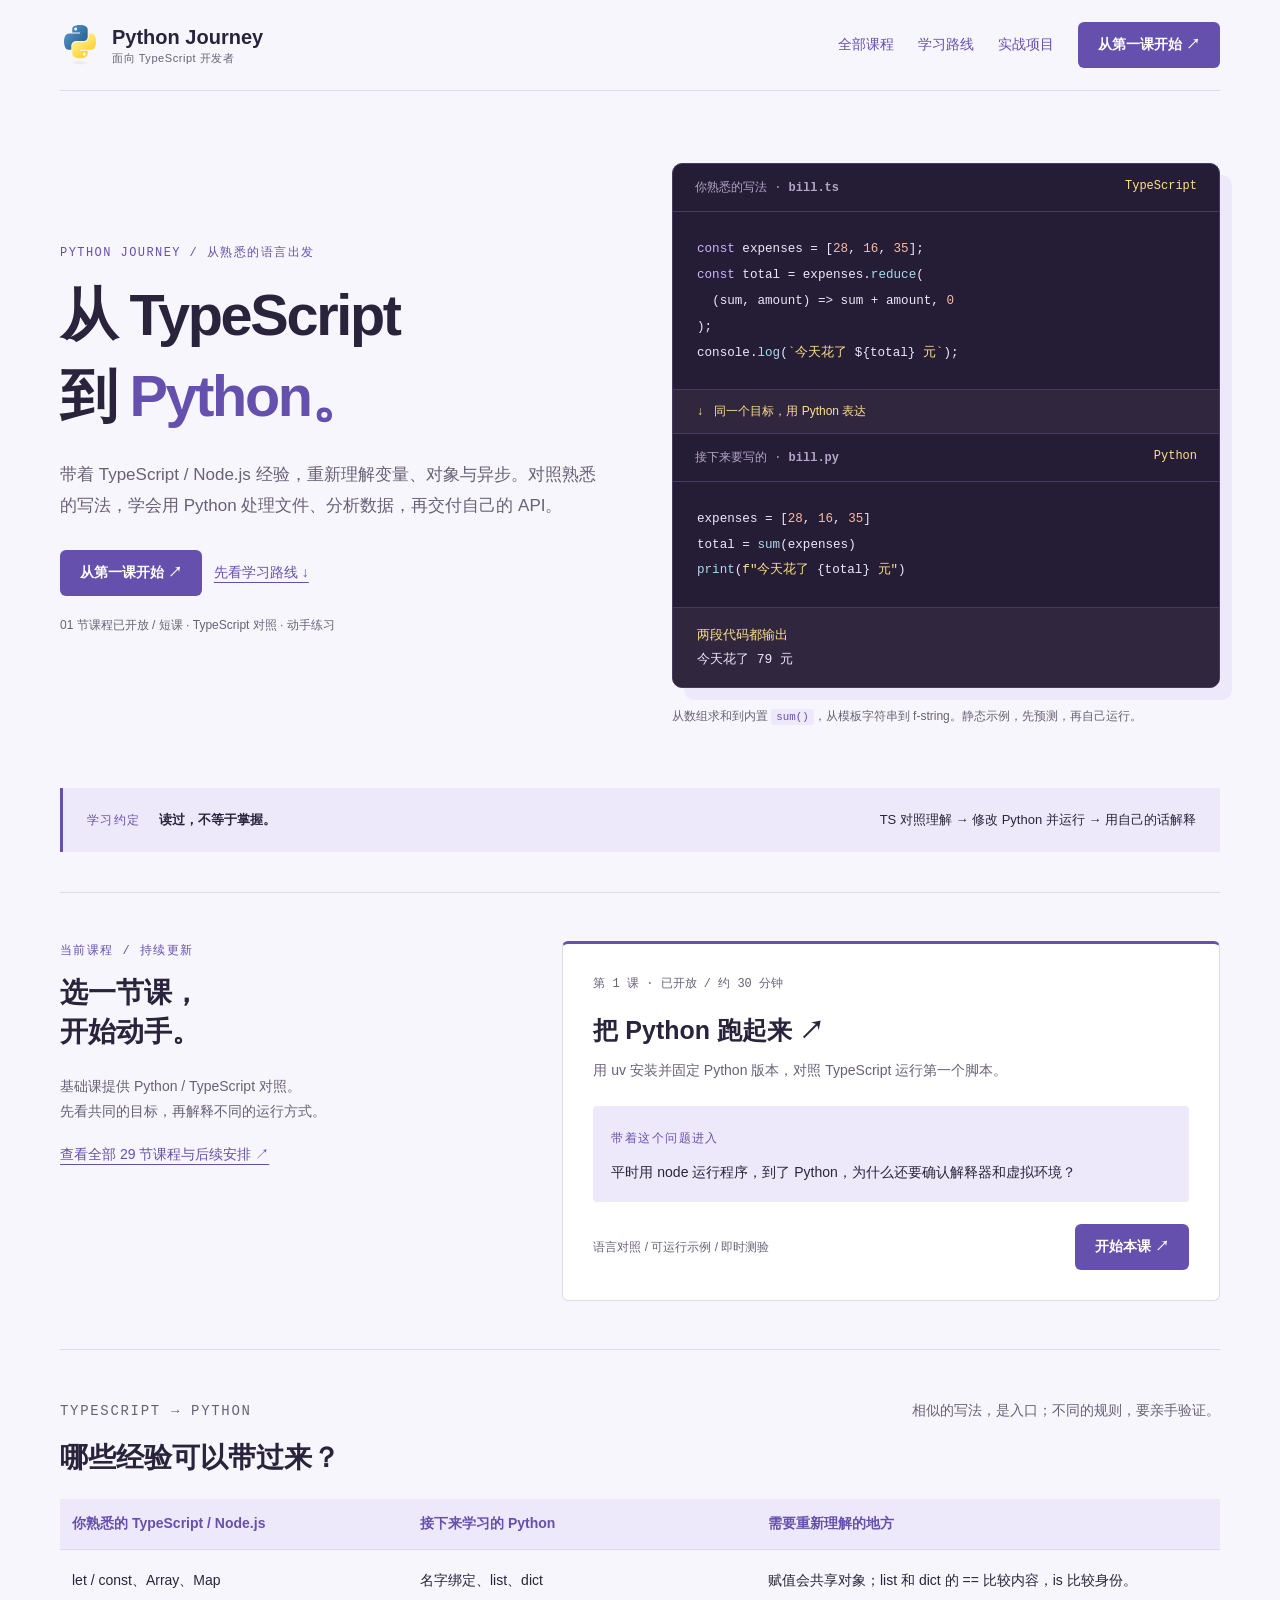
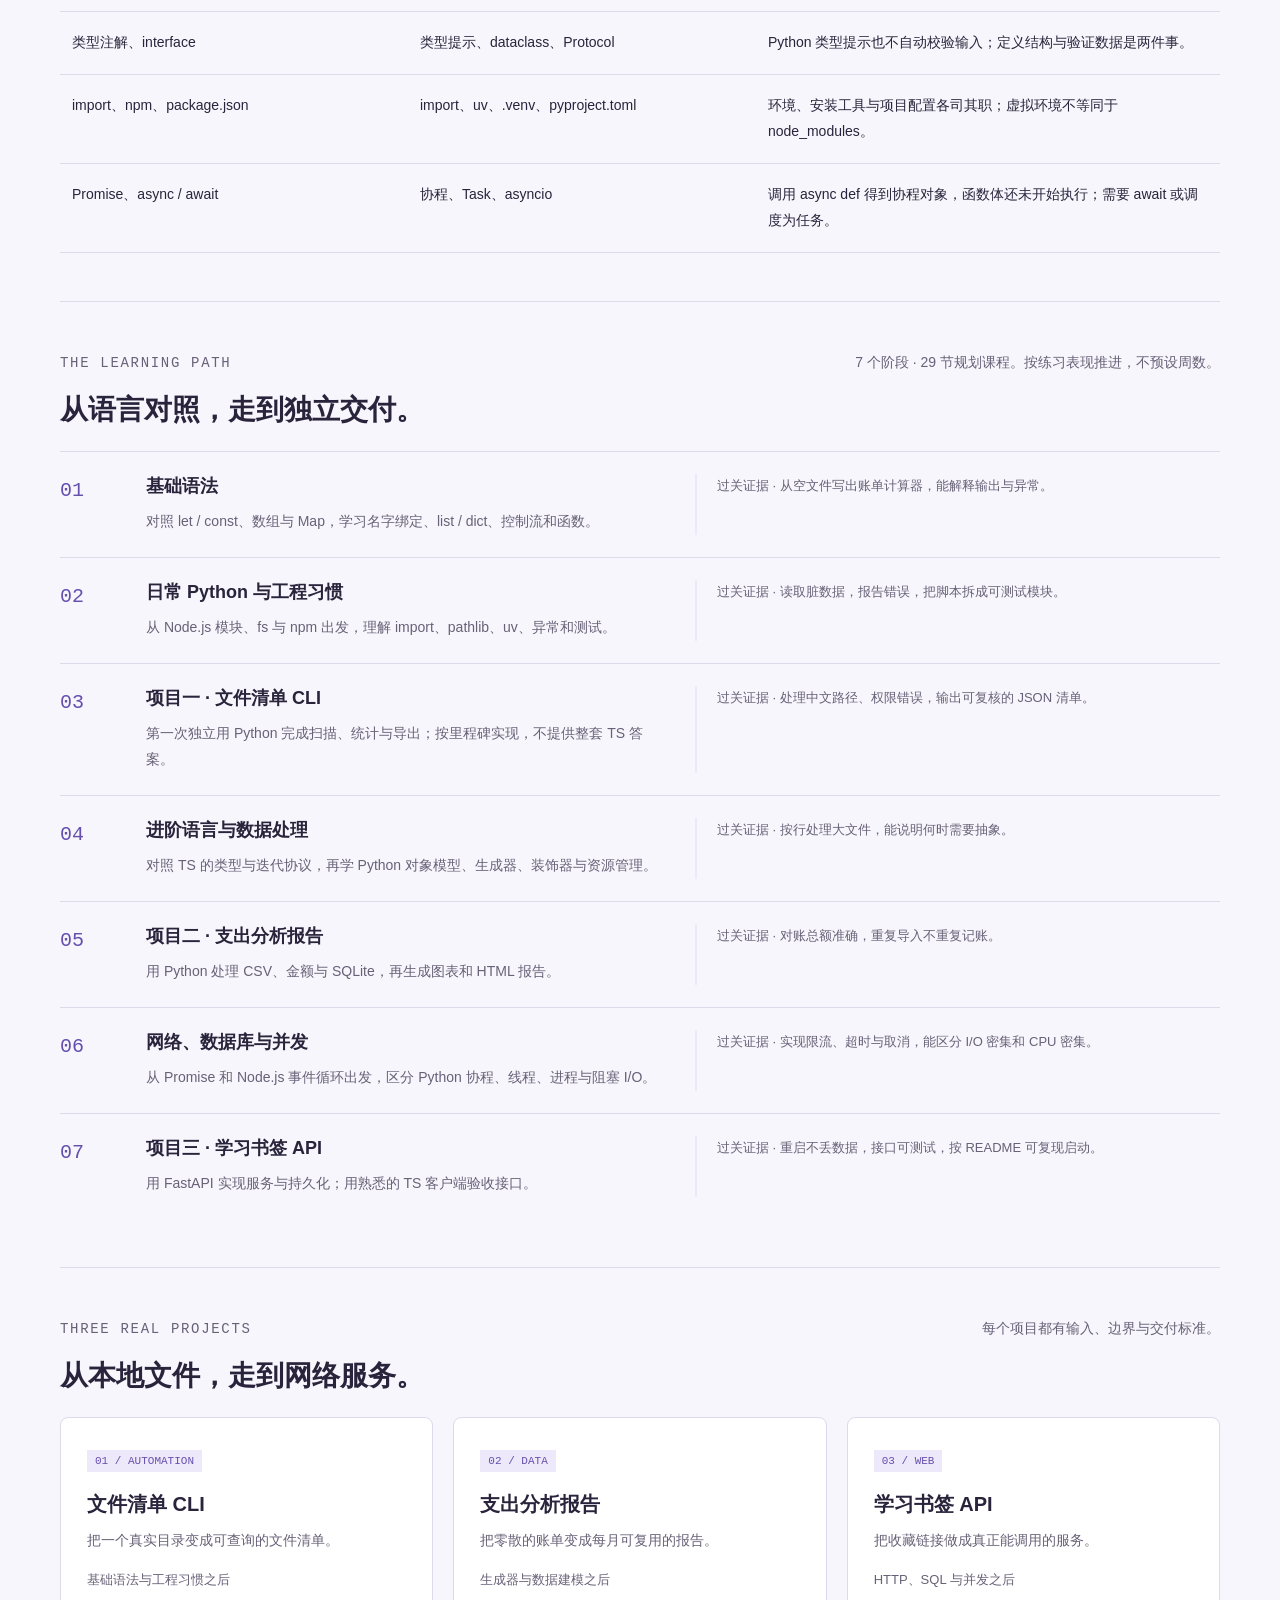
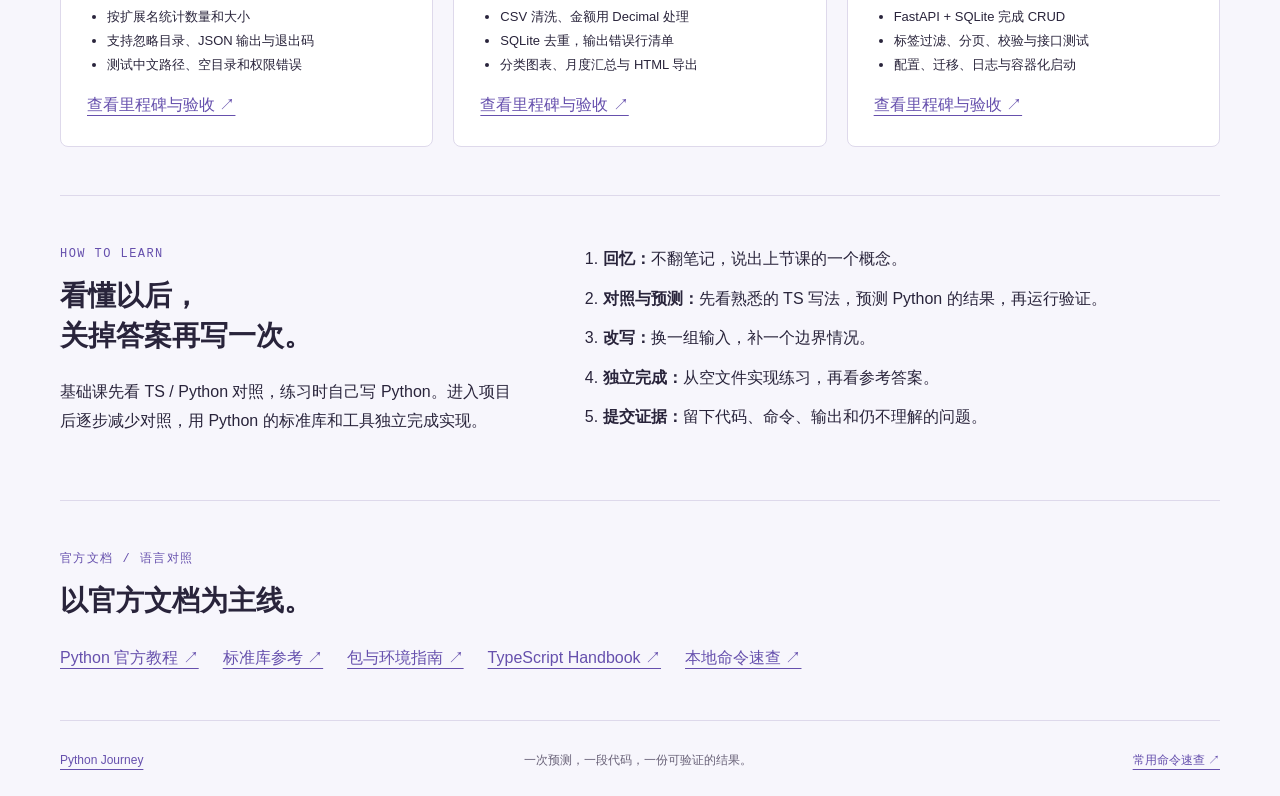
==== index.html @ 2f71af97 "feat: initialize Python learning workspace" ====
<!doctype html>
<html lang="zh-CN">
  <head>
    <meta charset="utf-8" />
    <meta name="viewport" content="width=device-width,initial-scale=1" />
    <meta
      name="description"
      content="面向 TypeScript / Node.js 开发者的 Python 学习旅程：对照语言差异，从基础语法走向自动化、数据分析与 Web API。"
    />
    <title>Python Journey · 从 TypeScript 到 Python</title>
    <link rel="icon" type="image/svg+xml" href="assets/python-logo.svg" />
    <link rel="stylesheet" href="assets/python-theme.css" />
    <script defer src="assets/courses.js"></script>
    <script defer src="assets/course-ui.js"></script>
    <script defer src="assets/vendor/highlight.min.js"></script>
    <script defer src="assets/highlight-init.js"></script>
  </head>
  <body>
    <a class="skip-link" href="#content">跳到正文</a>
    <header class="site-header wrap">
      <nav aria-label="主导航">
        <a class="brand" href="index.html" data-home
          ><img
            src="assets/python-logo.svg"
            width="40"
            height="40"
            alt=""
          /><span>Python Journey<small>面向 TypeScript 开发者</small></span></a
        >
        <div class="nav-links">
          <a href="courses.html" data-directory>全部课程</a
          ><a href="index.html#path-title">学习路线</a
          ><a href="index.html#projects">实战项目</a
          ><a
            class="nav-start"
            href="lessons/0001-build-and-run.html"
            data-resume
            >从第一课开始 ↗</a
          >
        </div>
      </nav>
    </header>
    <main id="content" class="wrap">
      <section class="hero" aria-labelledby="hero-title">
        <div class="hero-copy">
          <p class="eyebrow">PYTHON JOURNEY / 从熟悉的语言出发</p>
          <h1 id="hero-title">从 TypeScript<br />到 <span>Python。</span></h1>
          <p class="intro">
            带着 TypeScript / Node.js
            经验，重新理解变量、对象与异步。对照熟悉的写法，学会用 Python
            处理文件、分析数据，再交付自己的 API。
          </p>
          <div class="actions">
            <a class="button" href="lessons/0001-build-and-run.html" data-resume
              >从第一课开始 ↗</a
            ><a class="text-link" href="#path-title">先看学习路线 ↓</a>
          </div>
          <p class="hero-note">
            <span data-open-count>01</span> 节课程已开放
            <span aria-hidden="true">/</span> 短课 · TypeScript 对照 · 动手练习
          </p>
        </div>
        <figure
          class="code-study"
          aria-label="TypeScript 与 Python 账单统计对照"
        >
          <div class="notebook">
            <div class="notebook-header">
              <span>你熟悉的写法 · <strong>bill.ts</strong></span
              ><span>TypeScript</span>
            </div>
            <pre><code class="language-typescript">const expenses = [28, 16, 35];
const total = expenses.reduce(
  (sum, amount) =&gt; sum + amount, 0
);
console.log(`今天花了 ${total} 元`);</code></pre>
            <div class="code-transition">
              <span aria-hidden="true">↓</span> 同一个目标，用 Python 表达
            </div>
            <div class="notebook-header">
              <span>接下来要写的 · <strong>bill.py</strong></span
              ><span>Python</span>
            </div>
            <pre><code class="language-python">expenses = [28, 16, 35]
total = sum(expenses)
print(f"今天花了 {total} 元")</code></pre>
            <div class="output">
              <span>两段代码都输出</span><br />今天花了 79 元
            </div>
          </div>
          <figcaption>
            从数组求和到内置 <code>sum()</code>，从模板字符串到
            f-string。静态示例，先预测，再自己运行。
          </figcaption>
        </figure>
      </section>
      <div class="learning-principle">
        <p>
          <span class="eyebrow">学习约定</span
          ><strong>读过，不等于掌握。</strong>
        </p>
        <p>TS 对照理解 → 修改 Python 并运行 → 用自己的话解释</p>
      </div>
      <section class="section course-section" aria-labelledby="course-list">
        <div class="section-intro">
          <p class="eyebrow">当前课程 / 持续更新</p>
          <h2 id="course-list">选一节课，<br />开始动手。</h2>
          <p>
            基础课提供 Python / TypeScript 对照。<br />先看共同的目标，再解释不同的运行方式。
          </p>
          <a href="courses.html">查看全部 29 节课程与后续安排 ↗</a>
        </div>
        <article class="lesson-feature" data-latest-lesson>
          <div class="lesson-meta">第 1 课 · 已开放 / 约 30 分钟</div>
          <h3>
            <a href="lessons/0001-build-and-run.html">把 Python 跑起来 ↗</a>
          </h3>
          <p>
            对照 TypeScript 与 Python 的执行方式，用 uv 安装并固定 Python
            版本，运行并修改第一个脚本。
          </p>
          <div class="lesson-question">
            <span class="eyebrow">带着这个问题进入</span>
            <p>
              平时用 node 运行程序，到了
              Python，为什么还要确认解释器和虚拟环境？
            </p>
          </div>
          <div class="lesson-bottom">
            <span>语言对照 / 可运行示例 / 即时测验</span
            ><a class="button" href="lessons/0001-build-and-run.html"
              >开始本课 ↗</a
            >
          </div>
        </article>
      </section>
      <section
        class="section migration-section"
        aria-labelledby="migration-title"
      >
        <div class="section-head">
          <div>
            <p class="eyebrow">TYPESCRIPT → PYTHON</p>
            <h2 id="migration-title">哪些经验可以带过来？</h2>
          </div>
          <p>相似的写法，是入口；不同的规则，要亲手验证。</p>
        </div>
        <div class="table-scroll">
          <table class="migration-table">
            <thead>
              <tr>
                <th scope="col">你熟悉的 TypeScript / Node.js</th>
                <th scope="col">接下来学习的 Python</th>
                <th scope="col">需要重新理解的地方</th>
              </tr>
            </thead>
            <tbody>
              <tr>
                <td>let / const、Array、Map</td>
                <td>名字绑定、list、dict</td>
                <td>
                  赋值会共享对象；list 和 dict 的 == 比较内容，is 比较身份。
                </td>
              </tr>
              <tr>
                <td>类型注解、interface</td>
                <td>类型提示、dataclass、Protocol</td>
                <td>
                  Python 类型提示也不自动校验输入；定义结构与验证数据是两件事。
                </td>
              </tr>
              <tr>
                <td>import、npm、package.json</td>
                <td>import、uv、.venv、pyproject.toml</td>
                <td>
                  环境、安装工具与项目配置各司其职；虚拟环境不等同于
                  node_modules。
                </td>
              </tr>
              <tr>
                <td>Promise、async / await</td>
                <td>协程、Task、asyncio</td>
                <td>
                  调用 async def 得到协程对象，函数体还未开始执行；需要 await
                  或调度为任务。
                </td>
              </tr>
            </tbody>
          </table>
        </div>
      </section>
      <section class="section" aria-labelledby="path-title">
        <div class="section-head">
          <div>
            <p class="eyebrow">THE LEARNING PATH</p>
            <h2 id="path-title">从语言对照，走到独立交付。</h2>
          </div>
          <p>7 个阶段 · 29 节规划课程。按练习表现推进，不预设周数。</p>
        </div>
        <ol class="path">
          <li>
            <span class="number">01</span>
            <div>
              <h3>基础语法</h3>
              <p>
                对照 let / const、数组与 Map，学习名字绑定、list /
                dict、控制流和函数。
              </p>
            </div>
            <p class="evidence">
              过关证据 · 从空文件写出账单计算器，能解释输出与异常。
            </p>
          </li>
          <li>
            <span class="number">02</span>
            <div>
              <h3>日常 Python 与工程习惯</h3>
              <p>
                从 Node.js 模块、fs 与 npm 出发，理解
                import、pathlib、uv、异常和测试。
              </p>
            </div>
            <p class="evidence">
              过关证据 · 读取脏数据，报告错误，把脚本拆成可测试模块。
            </p>
          </li>
          <li>
            <span class="number">03</span>
            <div>
              <h3>项目一 · 文件清单 CLI</h3>
              <p>
                第一次独立用 Python
                完成扫描、统计与导出；按里程碑实现，不提供整套 TS 答案。
              </p>
            </div>
            <p class="evidence">
              过关证据 · 处理中文路径、权限错误，输出可复核的 JSON 清单。
            </p>
          </li>
          <li>
            <span class="number">04</span>
            <div>
              <h3>进阶语言与数据处理</h3>
              <p>
                对照 TS 的类型与迭代协议，再学 Python
                对象模型、生成器、装饰器与资源管理。
              </p>
            </div>
            <p class="evidence">
              过关证据 · 按行处理大文件，能说明何时需要抽象。
            </p>
          </li>
          <li>
            <span class="number">05</span>
            <div>
              <h3>项目二 · 支出分析报告</h3>
              <p>用 Python 处理 CSV、金额与 SQLite，再生成图表和 HTML 报告。</p>
            </div>
            <p class="evidence">
              过关证据 · 对账总额准确，重复导入不重复记账。
            </p>
          </li>
          <li>
            <span class="number">06</span>
            <div>
              <h3>网络、数据库与并发</h3>
              <p>
                从 Promise 和 Node.js 事件循环出发，区分 Python
                协程、线程、进程与阻塞 I/O。
              </p>
            </div>
            <p class="evidence">
              过关证据 · 实现限流、超时与取消，能区分 I/O 密集和 CPU 密集。
            </p>
          </li>
          <li>
            <span class="number">07</span>
            <div>
              <h3>项目三 · 学习书签 API</h3>
              <p>用 FastAPI 实现服务与持久化；用熟悉的 TS 客户端验收接口。</p>
            </div>
            <p class="evidence">
              过关证据 · 重启不丢数据，接口可测试，按 README 可复现启动。
            </p>
          </li>
        </ol>
      </section>
      <section class="section" id="projects">
        <div class="section-head">
          <div>
            <p class="eyebrow">THREE REAL PROJECTS</p>
            <h2>从本地文件，走到网络服务。</h2>
          </div>
          <p>每个项目都有输入、边界与交付标准。</p>
        </div>
        <div class="project-grid">
          <article class="project">
            <span class="tag">01 / AUTOMATION</span>
            <h3>文件清单 CLI</h3>
            <p>把一个真实目录变成可查询的文件清单。</p>
            <p class="note">基础语法与工程习惯之后</p>
            <ul>
              <li>按扩展名统计数量和大小</li>
              <li>支持忽略目录、JSON 输出与退出码</li>
              <li>测试中文路径、空目录和权限错误</li>
            </ul>
            <a href="projects/index.html#project-1">查看里程碑与验收 ↗</a>
          </article>
          <article class="project">
            <span class="tag">02 / DATA</span>
            <h3>支出分析报告</h3>
            <p>把零散的账单变成每月可复用的报告。</p>
            <p class="note">生成器与数据建模之后</p>
            <ul>
              <li>CSV 清洗、金额用 Decimal 处理</li>
              <li>SQLite 去重，输出错误行清单</li>
              <li>分类图表、月度汇总与 HTML 导出</li>
            </ul>
            <a href="projects/index.html#project-2">查看里程碑与验收 ↗</a>
          </article>
          <article class="project">
            <span class="tag">03 / WEB</span>
            <h3>学习书签 API</h3>
            <p>把收藏链接做成真正能调用的服务。</p>
            <p class="note">HTTP、SQL 与并发之后</p>
            <ul>
              <li>FastAPI + SQLite 完成 CRUD</li>
              <li>标签过滤、分页、校验与接口测试</li>
              <li>配置、迁移、日志与容器化启动</li>
            </ul>
            <a href="projects/index.html#project-3">查看里程碑与验收 ↗</a>
          </article>
        </div>
      </section>
      <section class="section method">
        <div>
          <p class="eyebrow">HOW TO LEARN</p>
          <h2>看懂以后，<br />关掉答案再写一次。</h2>
          <p>
            基础课先看 TS / Python 对照，练习时自己写
            Python。进入项目后逐步减少对照，用 Python
            的标准库和工具独立完成实现。
          </p>
        </div>
        <ol>
          <li><strong>回忆：</strong>不翻笔记，说出上节课的一个概念。</li>
          <li>
            <strong>对照与预测：</strong>先看熟悉的 TS 写法，预测 Python
            的结果，再运行验证。
          </li>
          <li><strong>改写：</strong>换一组输入，补一个边界情况。</li>
          <li><strong>独立完成：</strong>从空文件实现练习，再看参考答案。</li>
          <li>
            <strong>提交证据：</strong>留下代码、命令、输出和仍不理解的问题。
          </li>
        </ol>
      </section>
      <section class="section" id="resources-title">
        <p class="eyebrow">官方文档 / 语言对照</p>
        <h2>以官方文档为主线。</h2>
        <div class="resources">
          <a href="https://docs.python.org/zh-cn/3/tutorial/"
            >Python 官方教程 ↗</a
          ><a href="https://docs.python.org/zh-cn/3/library/">标准库参考 ↗</a
          ><a
            href="https://packaging.python.org/en/latest/tutorials/installing-packages/"
            >包与环境指南 ↗</a
          ><a href="https://www.typescriptlang.org/docs/handbook/intro.html"
            >TypeScript Handbook ↗</a
          ><a href="reference/index.html">本地命令速查 ↗</a>
        </div>
      </section>
    </main>
    <footer class="site-footer wrap">
      <a href="index.html">Python Journey</a>
      <p>一次预测，一段代码，一份可验证的结果。</p>
      <a href="reference/index.html">常用命令速查 ↗</a>
    </footer>
  </body>
</html>
---- assets/python-theme.css ----
:root {
  color-scheme: light;
  --paper: #f7f6fc;
  --surface: #fff;
  --ink: #29243b;
  --muted: #686177;
  --line: #ded9eb;
  --accent: #6650ad;
  --accent-soft: #eee9fa;
  --yellow: #ffe08a;
  --code-bg: #241d35;
  --code-ink: #eee8fa;
  --code-muted: #b2a5c9;
  --code-line: #483b60;
  --mono: "Cascadia Code", Consolas, monospace;
  font-family: "Segoe UI Variable", "Segoe UI", "Microsoft YaHei", sans-serif;
}
@media (prefers-color-scheme: dark) {
  :root {
    color-scheme: dark;
    --paper: #191622;
    --surface: #211d2d;
    --ink: #eee9f7;
    --muted: #b7adc8;
    --line: #41394f;
    --accent: #c4afff;
    --accent-soft: #332944;
  }
}
* {
  box-sizing: border-box;
}
html {
  scroll-behavior: smooth;
  scroll-padding-top: 28px;
}
body {
  margin: 0;
  background: var(--paper);
  color: var(--ink);
  font-size: 16px;
  line-height: 1.85;
}
a {
  color: var(--accent);
  text-underline-offset: 5px;
}
a:hover {
  text-decoration-thickness: 2px;
}
p {
  margin: 0 0 1em;
}
h1,
h2,
h3 {
  line-height: 1.4;
  text-wrap: balance;
}
h1 {
  font-size: clamp(36px, 4.5vw, 60px);
  letter-spacing: -0.04em;
  margin: 12px 0 22px;
}
h2 {
  font-size: 28px;
  margin: 0 0 22px;
}
h3 {
  font-size: 20px;
  margin: 0 0 10px;
}
img {
  max-width: 100%;
}
button,
input,
select {
  font: inherit;
}
button {
  cursor: pointer;
}
:focus-visible {
  outline: 3px solid var(--accent);
  outline-offset: 4px;
}
::selection {
  background: #daccff;
  color: #29243b;
}
.wrap {
  width: min(1160px, calc(100% - 80px));
  margin: auto;
}
.skip-link {
  position: absolute;
  top: -100px;
  left: 16px;
  padding: 10px;
  background: var(--surface);
  z-index: 10;
}
.skip-link:focus {
  top: 10px;
}
.site-header {
  border-bottom: 1px solid var(--line);
}
nav {
  display: flex;
  align-items: center;
  justify-content: space-between;
  gap: 24px;
  padding: 22px 0;
}
.brand {
  display: flex;
  align-items: center;
  gap: 12px;
  text-decoration: none;
  color: var(--ink);
  font-size: 20px;
  font-weight: 650;
  line-height: 1.4;
}
.brand small {
  display: block;
  font-weight: 400;
  font-size: 11px;
  color: var(--muted);
  letter-spacing: 0.05em;
}
.brand img {
  object-fit: contain;
  flex-shrink: 0;
}
.nav-links {
  display: flex;
  align-items: center;
  gap: 24px;
  font-size: 14px;
}
.nav-links a {
  text-decoration: none;
}
.nav-start,
.button {
  display: inline-flex;
  align-items: center;
  justify-content: center;
  min-height: 46px;
  padding: 10px 20px;
  border-radius: 6px;
  background: var(--accent);
  color: var(--surface);
  text-decoration: none;
  font-size: 14px;
  font-weight: 600;
}
.button.secondary {
  background: transparent;
  color: var(--accent);
  border: 1px solid var(--line);
}
.eyebrow {
  font: 12px/1.7 var(--mono);
  letter-spacing: 0.12em;
  color: var(--accent);
}
.hero {
  display: grid;
  grid-template-columns: minmax(0, 1fr) minmax(0, 1fr);
  align-items: center;
  gap: 64px;
  padding: 72px 0 60px;
}
.hero h1 span {
  color: var(--accent);
}
.text-link {
  align-self: center;
  padding-block: 10px;
  font-size: 14px;
}
.code-study {
  margin: 0;
  min-width: 0;
}
.code-study figcaption {
  margin-top: 18px;
  color: var(--muted);
  font-size: 12px;
  line-height: 1.8;
}
.code-transition {
  padding: 10px 24px;
  background: #30263e;
  color: var(--yellow);
  border-block: 1px solid var(--code-line);
  font-size: 12px;
}
.code-transition span {
  margin-right: 8px;
}
.learning-principle {
  display: flex;
  justify-content: space-between;
  flex-wrap: wrap;
  gap: 12px 28px;
  padding: 20px 24px;
  background: var(--accent-soft);
  border-left: 3px solid var(--accent);
  margin-bottom: 40px;
  font-size: 13px;
}
.learning-principle p {
  margin: 0;
}
.learning-principle .eyebrow {
  margin-right: 18px;
}
.course-section {
  display: grid;
  grid-template-columns: minmax(0, 0.8fr) minmax(0, 1.2fr);
  gap: 64px;
}
.section-intro > p:not(.eyebrow) {
  color: var(--muted);
  font-size: 14px;
}
.section-intro > a {
  font-size: 14px;
}
.lesson-feature {
  padding: 30px;
  border: 1px solid var(--line);
  border-top: 3px solid var(--accent);
  border-radius: 6px;
  background: var(--surface);
}
.lesson-meta {
  font: 12px/1.8 var(--mono);
  color: var(--muted);
  margin-bottom: 18px;
}
.lesson-feature h3 {
  font-size: 25px;
}
.lesson-feature h3 a {
  color: var(--ink);
  text-decoration: none;
}
.lesson-feature h3 a:hover {
  color: var(--accent);
}
.lesson-feature > p {
  color: var(--muted);
  font-size: 14px;
}
.lesson-question {
  padding: 16px 18px;
  margin: 22px 0;
  background: var(--accent-soft);
  border-radius: 4px;
}
.lesson-question p {
  margin: 8px 0 0;
  font-size: 14px;
}
.lesson-bottom {
  display: flex;
  align-items: center;
  justify-content: space-between;
  flex-wrap: wrap;
  gap: 16px;
}
.lesson-bottom > span {
  color: var(--muted);
  font-size: 12px;
}
.migration-table {
  table-layout: fixed;
}
.migration-table th {
  font-weight: 600;
  color: var(--accent);
  background: var(--accent-soft);
}
.migration-table th:last-child {
  width: 40%;
}
.migration-table td {
  padding-block: 18px;
  overflow-wrap: anywhere;
}
.hero .intro {
  font-size: 17px;
  max-width: 35em;
  color: var(--muted);
}
.actions {
  display: flex;
  gap: 12px;
  flex-wrap: wrap;
  margin-top: 28px;
}
.hero-note {
  margin-top: 18px;
  font-size: 12px;
  color: var(--muted);
}
.notebook {
  background: var(--code-bg);
  color: var(--code-ink);
  border: 1px solid var(--code-line);
  border-radius: 10px;
  overflow: hidden;
  box-shadow: 12px 12px 0 var(--accent-soft);
}
.notebook-header {
  display: flex;
  justify-content: space-between;
  padding: 15px 22px;
  border-bottom: 1px solid var(--code-line);
  font: 12px var(--mono);
  color: var(--code-muted);
}
.notebook-header span:last-child {
  color: var(--yellow);
}
.notebook pre {
  padding: 24px;
  margin: 0;
}
.output {
  padding: 16px 24px;
  background: #30263e;
  border-top: 1px solid var(--code-line);
  font: 13px/1.8 var(--mono);
}
.output span {
  color: var(--yellow);
}
.section {
  padding: 48px 0;
  border-top: 1px solid var(--line);
}
.section-head {
  display: flex;
  justify-content: space-between;
  align-items: baseline;
  gap: 24px;
}
.section-head p {
  color: var(--muted);
  font-size: 14px;
}
.path {
  padding: 0;
  margin: 0;
  list-style: none;
}
.path li {
  display: grid;
  grid-template-columns: 62px 1fr 1fr;
  gap: 24px;
  padding: 22px 0;
  border-top: 1px solid var(--line);
}
.path .number {
  font: 20px var(--mono);
  color: var(--accent);
  padding-top: 5px;
}
.path h3 {
  font-size: 18px;
}
.path p {
  margin: 0;
  font-size: 14px;
  color: var(--muted);
}
.path .evidence {
  font-size: 13px;
  padding-left: 20px;
  border-left: 2px solid var(--accent-soft);
}
.project-grid {
  display: grid;
  grid-template-columns: repeat(3, minmax(0, 1fr));
  gap: 20px;
}
.project {
  background: var(--surface);
  border: 1px solid var(--line);
  border-radius: 8px;
  padding: 26px;
}
.project .tag {
  display: inline-block;
  font: 11px var(--mono);
  background: var(--accent-soft);
  color: var(--accent);
  padding: 5px 8px;
  margin-bottom: 18px;
}
.project p {
  font-size: 14px;
  color: var(--muted);
}
.project ul {
  padding-left: 20px;
  font-size: 13px;
}
.method {
  display: grid;
  grid-template-columns: 1fr 1.4fr;
  gap: 64px;
}
.method ol {
  margin: 0;
  padding-left: 22px;
}
.method li {
  margin-bottom: 10px;
}
.resources {
  display: flex;
  gap: 24px;
  flex-wrap: wrap;
}
.site-footer {
  display: flex;
  justify-content: space-between;
  gap: 20px;
  padding: 28px 0;
  border-top: 1px solid var(--line);
  font-size: 12px;
  color: var(--muted);
}
.site-footer p {
  margin: 0;
}
code {
  font: 0.9em/1.8 var(--mono);
}
:not(pre) > code {
  background: var(--accent-soft);
  color: var(--accent);
  padding: 2px 5px;
  border-radius: 3px;
}
pre {
  overflow: auto;
  max-width: 100%;
  background: var(--code-bg);
  color: var(--code-ink);
  padding: 22px;
  border-radius: 6px;
  font-size: 14px;
  tab-size: 4;
}
pre code.hljs {
  padding: 0;
  background: transparent;
  color: inherit;
}
.hljs-keyword,
.hljs-literal {
  color: #cbb4ff;
}
.hljs-string,
.hljs-regexp {
  color: #ffe08a;
}
.hljs-number {
  color: #ffbaa0;
}
.hljs-title,
.hljs-built_in {
  color: #a8daee;
}
.hljs-comment {
  color: #b2a5c9;
  font-style: italic;
}
.hljs-params,
.hljs-subst {
  color: #eee8fa;
}
.hljs-meta,
.hljs-attr {
  color: #efb3d7;
}
.lesson-heading {
  padding: 42px 0 30px;
  max-width: 900px;
}
.lesson-heading h1 {
  font-size: 44px;
}
.lesson-heading p {
  color: var(--muted);
}
.goal {
  background: var(--accent-soft);
  padding: 16px 22px;
  border-left: 3px solid var(--accent);
  font-size: 14px;
}
.lesson-shell {
  display: grid;
  grid-template-columns: 210px minmax(0, 1fr);
  gap: 32px;
  align-items: start;
  margin-bottom: 48px;
}
.lesson-rail {
  position: sticky;
  top: 24px;
}
.lesson-outline a {
  display: block;
  text-decoration: none;
  padding: 9px 12px;
  border-left: 2px solid transparent;
  color: var(--muted);
  font-size: 13px;
}
.lesson-outline a[aria-current] {
  border-left-color: var(--accent);
  background: var(--accent-soft);
  color: var(--accent);
}
.lesson-article {
  background: var(--surface);
  border: 1px solid var(--line);
  border-radius: 8px;
  min-width: 0;
}
.lesson-section {
  padding: 32px 38px;
  scroll-margin-top: 24px;
}
.lesson-section + .lesson-section {
  border-top: 1px solid var(--line);
}
.lesson-section h2 {
  font-size: 25px;
}
.lesson-section p,
.lesson-section li {
  font-size: 16px;
}
.note {
  font-size: 13px !important;
  color: var(--muted);
}
details {
  border: 1px solid var(--line);
  border-radius: 6px;
  padding: 12px 18px;
  margin: 18px 0;
}
summary {
  cursor: pointer;
  min-height: 30px;
  font-weight: 600;
}
details[open] summary {
  margin-bottom: 14px;
}
.reader-code {
  margin: 20px 0;
  border: 1px solid var(--code-line);
  background: var(--code-bg);
  border-radius: 6px;
  overflow: hidden;
}
.reader-code__bar {
  display: flex;
  justify-content: space-between;
  align-items: center;
  padding: 0 16px;
  border-bottom: 1px solid var(--code-line);
  color: var(--code-muted);
  font-size: 12px;
}
.reader-code__bar button {
  background: transparent;
  color: var(--yellow);
  border: 0;
  min-height: 44px;
  padding: 8px 12px;
}
.reader-code pre {
  margin: 0;
  border-radius: 0;
  line-height: 1.8;
}
.reader-code--numbered {
  display: flex;
  gap: 20px;
}
.reader-line-numbers {
  color: var(--code-muted);
  font: 0.9em/1.8 var(--mono);
  text-align: right;
  user-select: none;
  flex-shrink: 0;
}
.reader-line-numbers:before {
  content: attr(data-lines);
  white-space: pre;
}
.reader-code code {
  display: block;
  position: relative;
}
.reader-indent-guide {
  position: absolute;
  height: 1.8em;
  left: 0;
  pointer-events: none;
  background: repeating-linear-gradient(
    to right,
    #77648b55 0 1px,
    transparent 1px var(--indent-step)
  );
}
.reader-copy-feedback {
  display: block;
  color: var(--yellow);
  font-size: 12px;
  padding: 0 16px 8px;
}
.reader-copy-feedback:empty {
  display: none;
}
[data-quiz] button {
  display: block;
  width: 100%;
  text-align: left;
  min-height: 46px;
  background: var(--paper);
  color: var(--ink);
  border: 1px solid var(--line);
  border-radius: 5px;
  padding: 10px 16px;
  margin: 8px 0;
}
[data-quiz] button[data-state="correct"] {
  border-color: #4f9663;
}
[data-quiz] button[data-state="wrong"] {
  border-color: #ca6879;
}
[data-quiz] [role="status"] {
  margin-top: 16px;
}
.lesson-pagination {
  display: flex;
  justify-content: space-between;
  gap: 20px;
  padding: 24px 0;
  font-size: 14px;
}
.table-scroll {
  overflow: auto;
}
table {
  border-collapse: collapse;
  width: 100%;
  font-size: 14px;
}
th,
td {
  text-align: left;
  border-bottom: 1px solid var(--line);
  padding: 12px;
  vertical-align: top;
}
[hidden] {
  display: none !important;
}
@media (max-width: 850px) {
  .wrap {
    width: calc(100% - 40px);
  }
  .hero {
    gap: 32px;
    grid-template-columns: 1fr;
    padding: 40px 0;
  }
  .course-section {
    grid-template-columns: minmax(0, 1fr);
    gap: 24px;
  }
  .lesson-feature {
    padding: 22px;
  }
  .migration-table {
    min-width: 640px;
  }
  .notebook pre {
    padding: 18px;
    font-size: 12px;
  }
  .nav-links {
    flex-wrap: wrap;
  }
  .notebook {
    transform: none;
  }
  .project-grid {
    grid-template-columns: 1fr;
  }
  .project {
    padding: 22px;
  }
  .method {
    grid-template-columns: 1fr;
    gap: 20px;
  }
  .nav-links {
    gap: 14px;
  }
  nav {
    flex-wrap: wrap;
  }
  .lesson-shell {
    grid-template-columns: 1fr;
  }
  .lesson-rail {
    position: static;
  }
  .lesson-outline {
    display: flex;
    flex-wrap: wrap;
  }
  .lesson-section {
    padding: 26px 22px;
  }
  .path li {
    grid-template-columns: 38px 1fr;
    gap: 12px;
  }
  .path .evidence {
    grid-column: 2;
  }
  .section-head {
    display: block;
  }
  .site-footer {
    flex-wrap: wrap;
  }
  .lesson-heading h1 {
    font-size: 34px;
  }
}
.lesson-outline {
  display: block;
  padding: 0;
}
.lesson-outline a {
  margin-bottom: 4px;
}
@media (max-width: 850px) {
  .lesson-outline {
    display: flex;
    padding: 0;
    gap: 4px;
  }
}
@media (prefers-reduced-motion: reduce) {
  html {
    scroll-behavior: auto;
  }
}
@media print {
  .lesson-rail,
  .nav-links,
  .reader-code__bar button {
    display: none;
  }
  .lesson-shell {
    display: block;
  }
  .wrap {
    width: 100%;
  }
  .lesson-article {
    border: 0;
  }
}
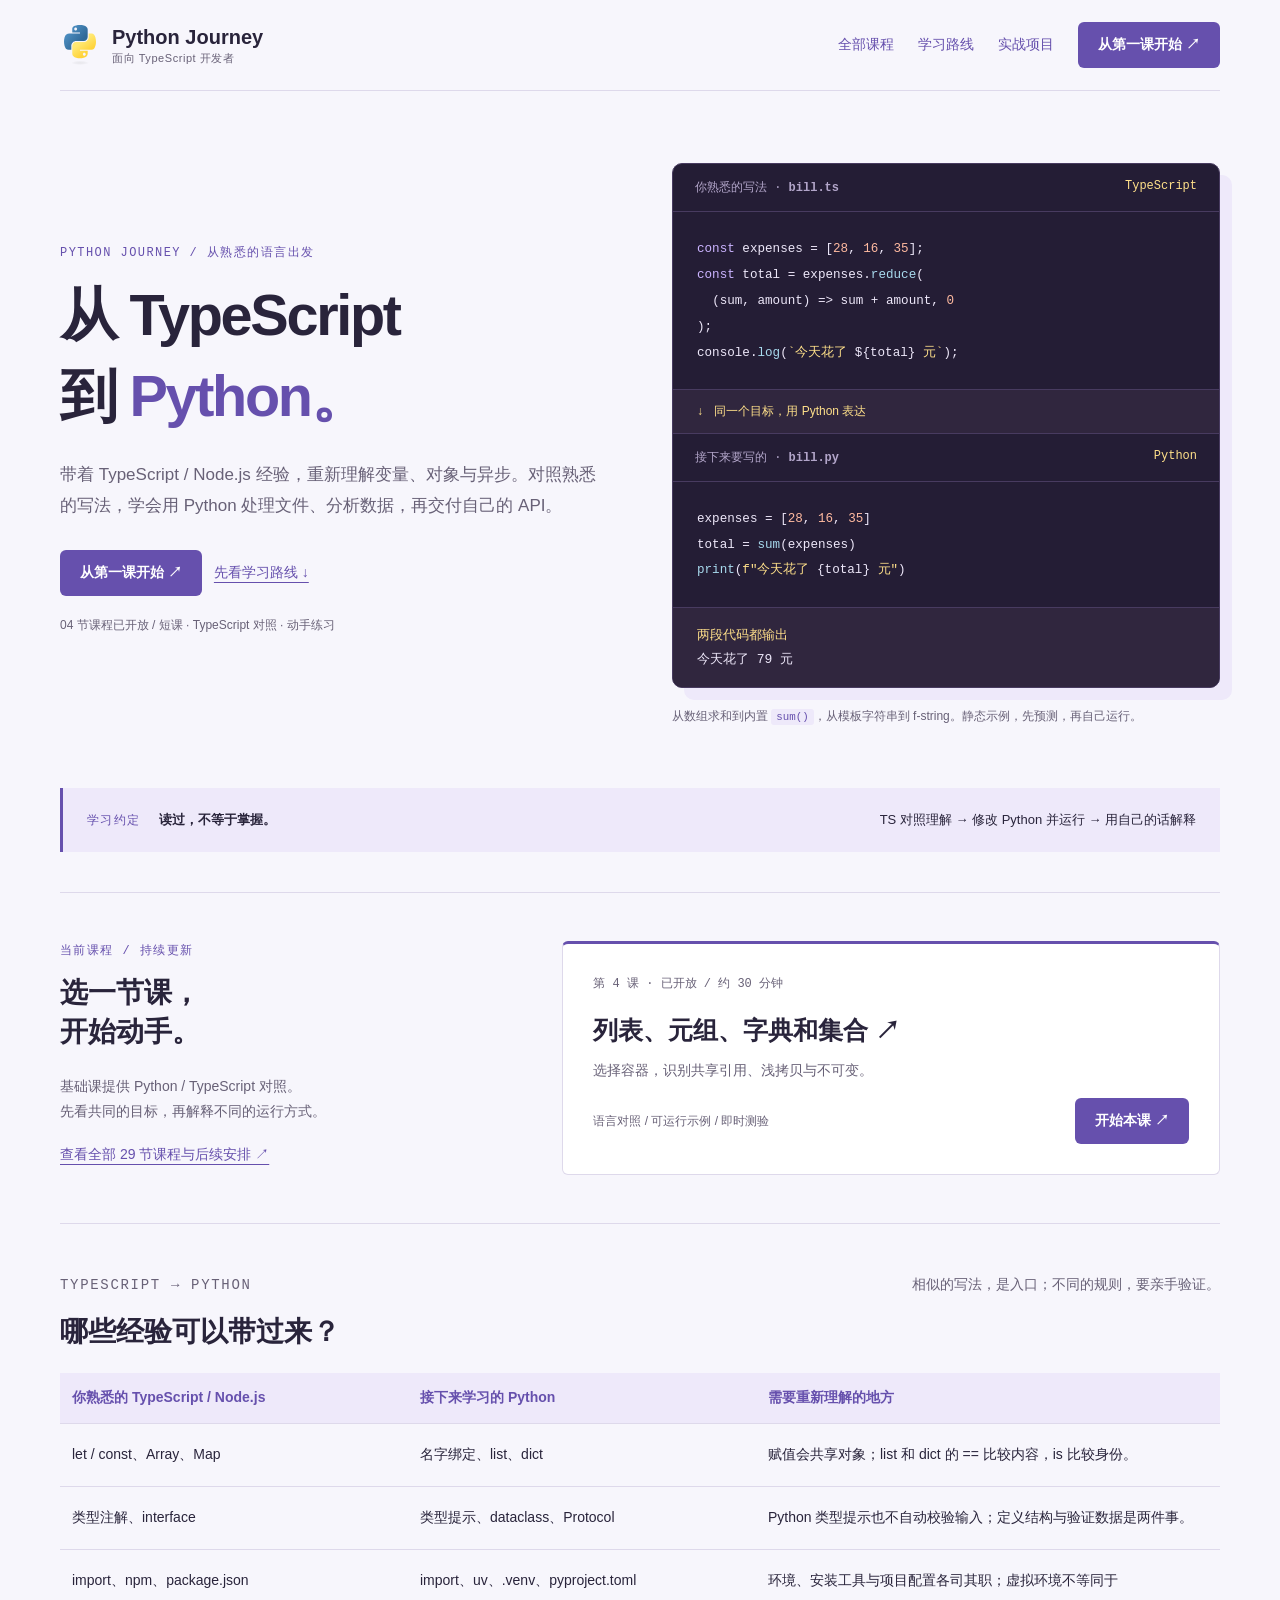
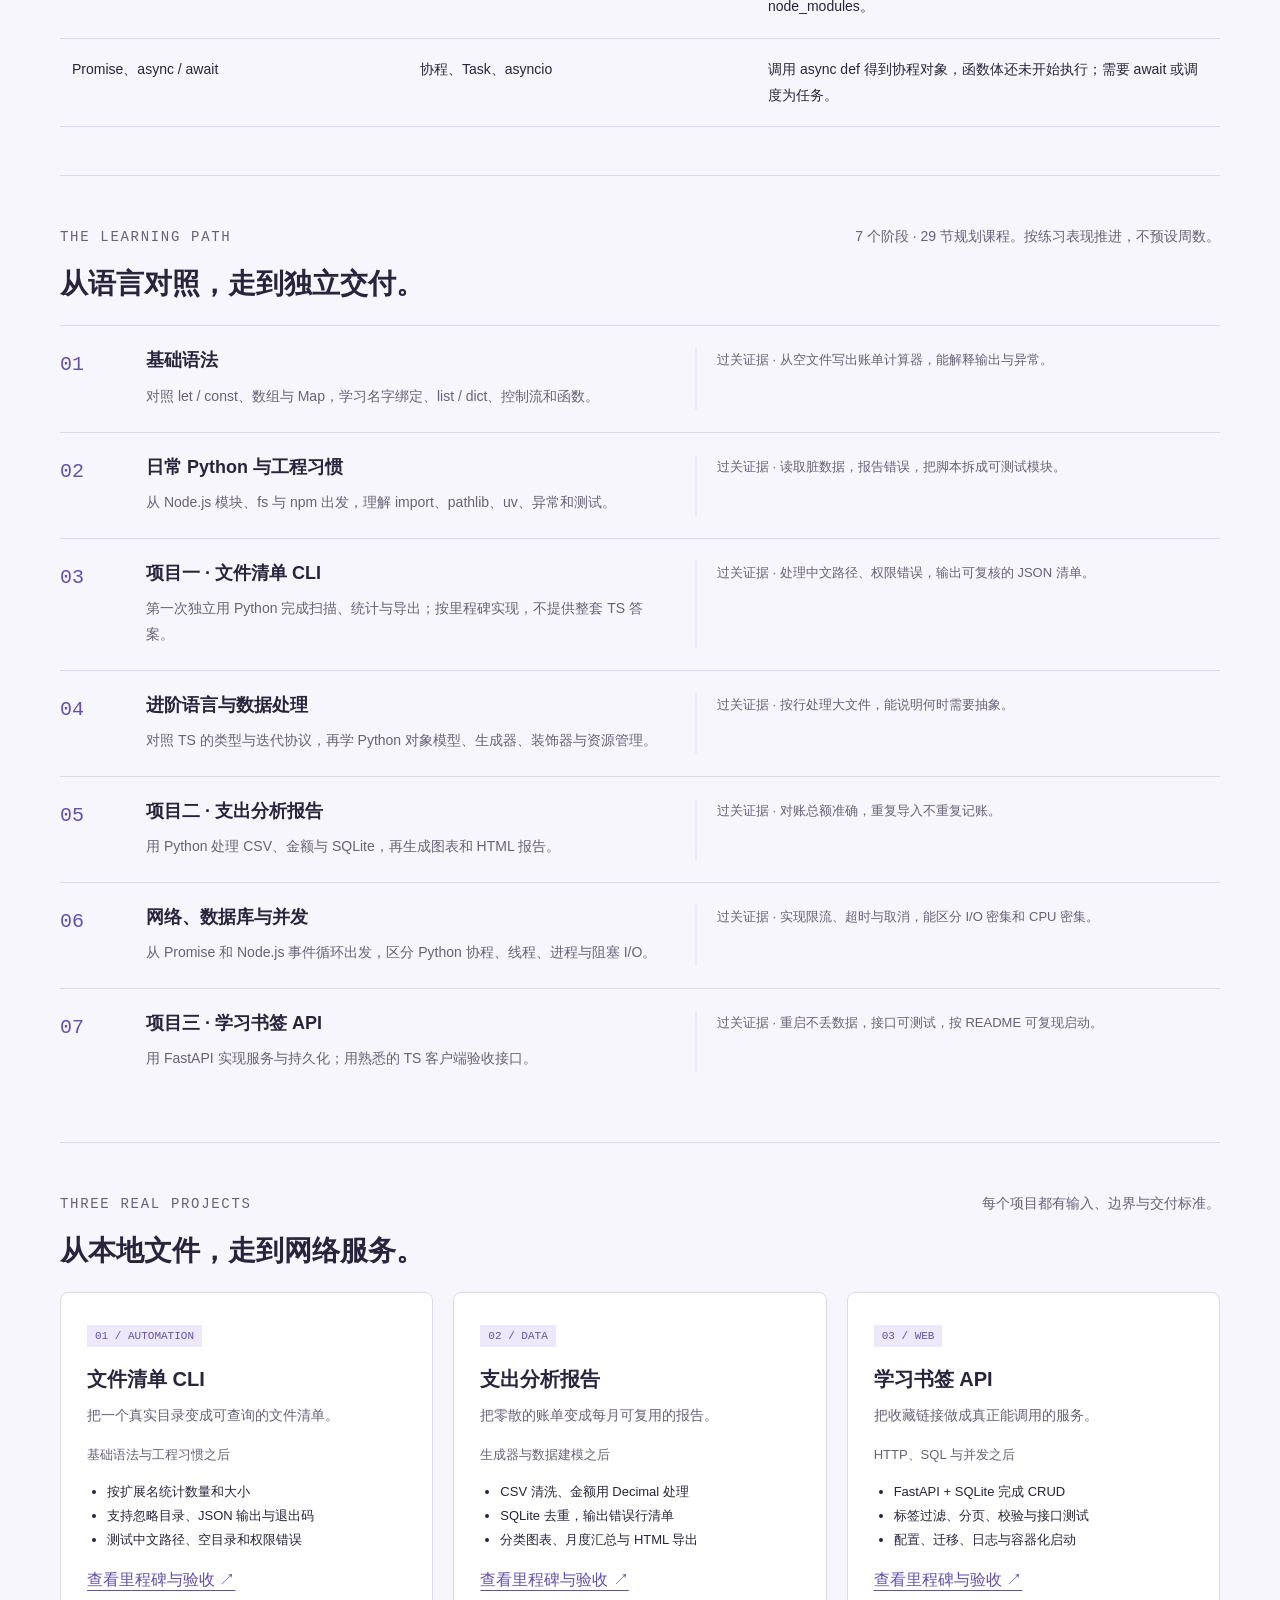
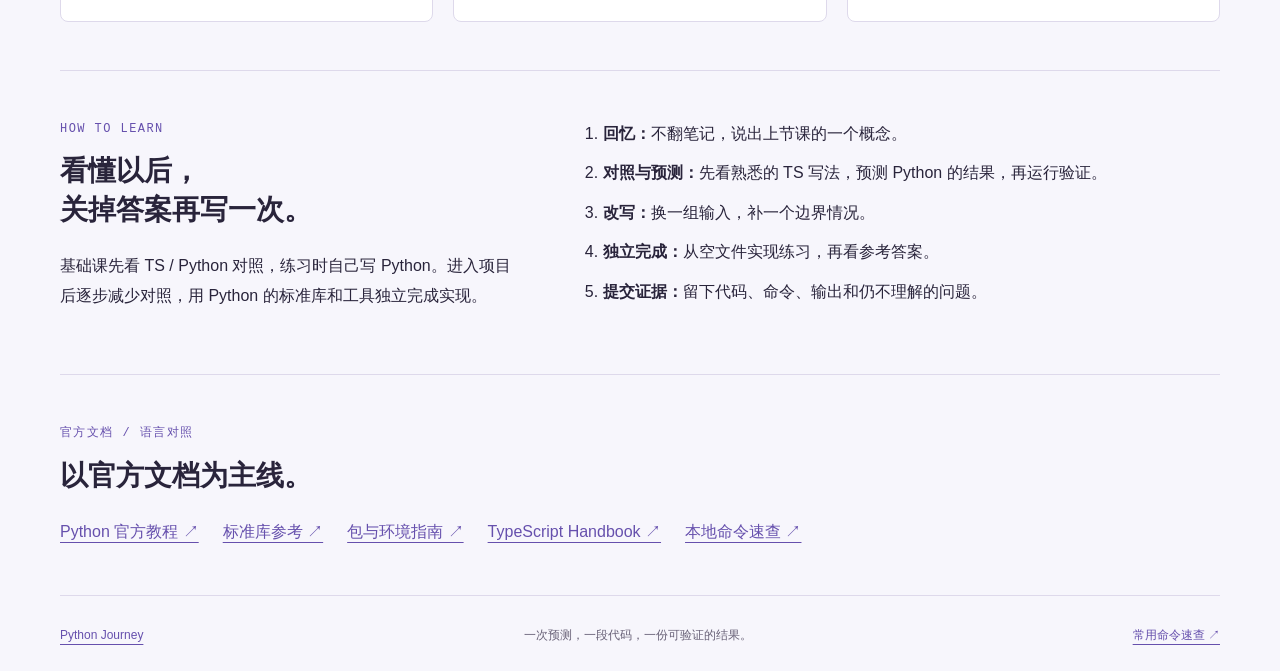
==== commit 65da3877: "feat: add Python foundation lessons and writing guidance" ====
--- a/index.html
+++ b/index.html
@@ -56,7 +56,7 @@
             ><a class="text-link" href="#path-title">先看学习路线 ↓</a>
           </div>
           <p class="hero-note">
-            <span data-open-count>01</span> 节课程已开放
+            <span data-open-count>04</span> 节课程已开放
             <span aria-hidden="true">/</span> 短课 · TypeScript 对照 · 动手练习
           </p>
         </div>
